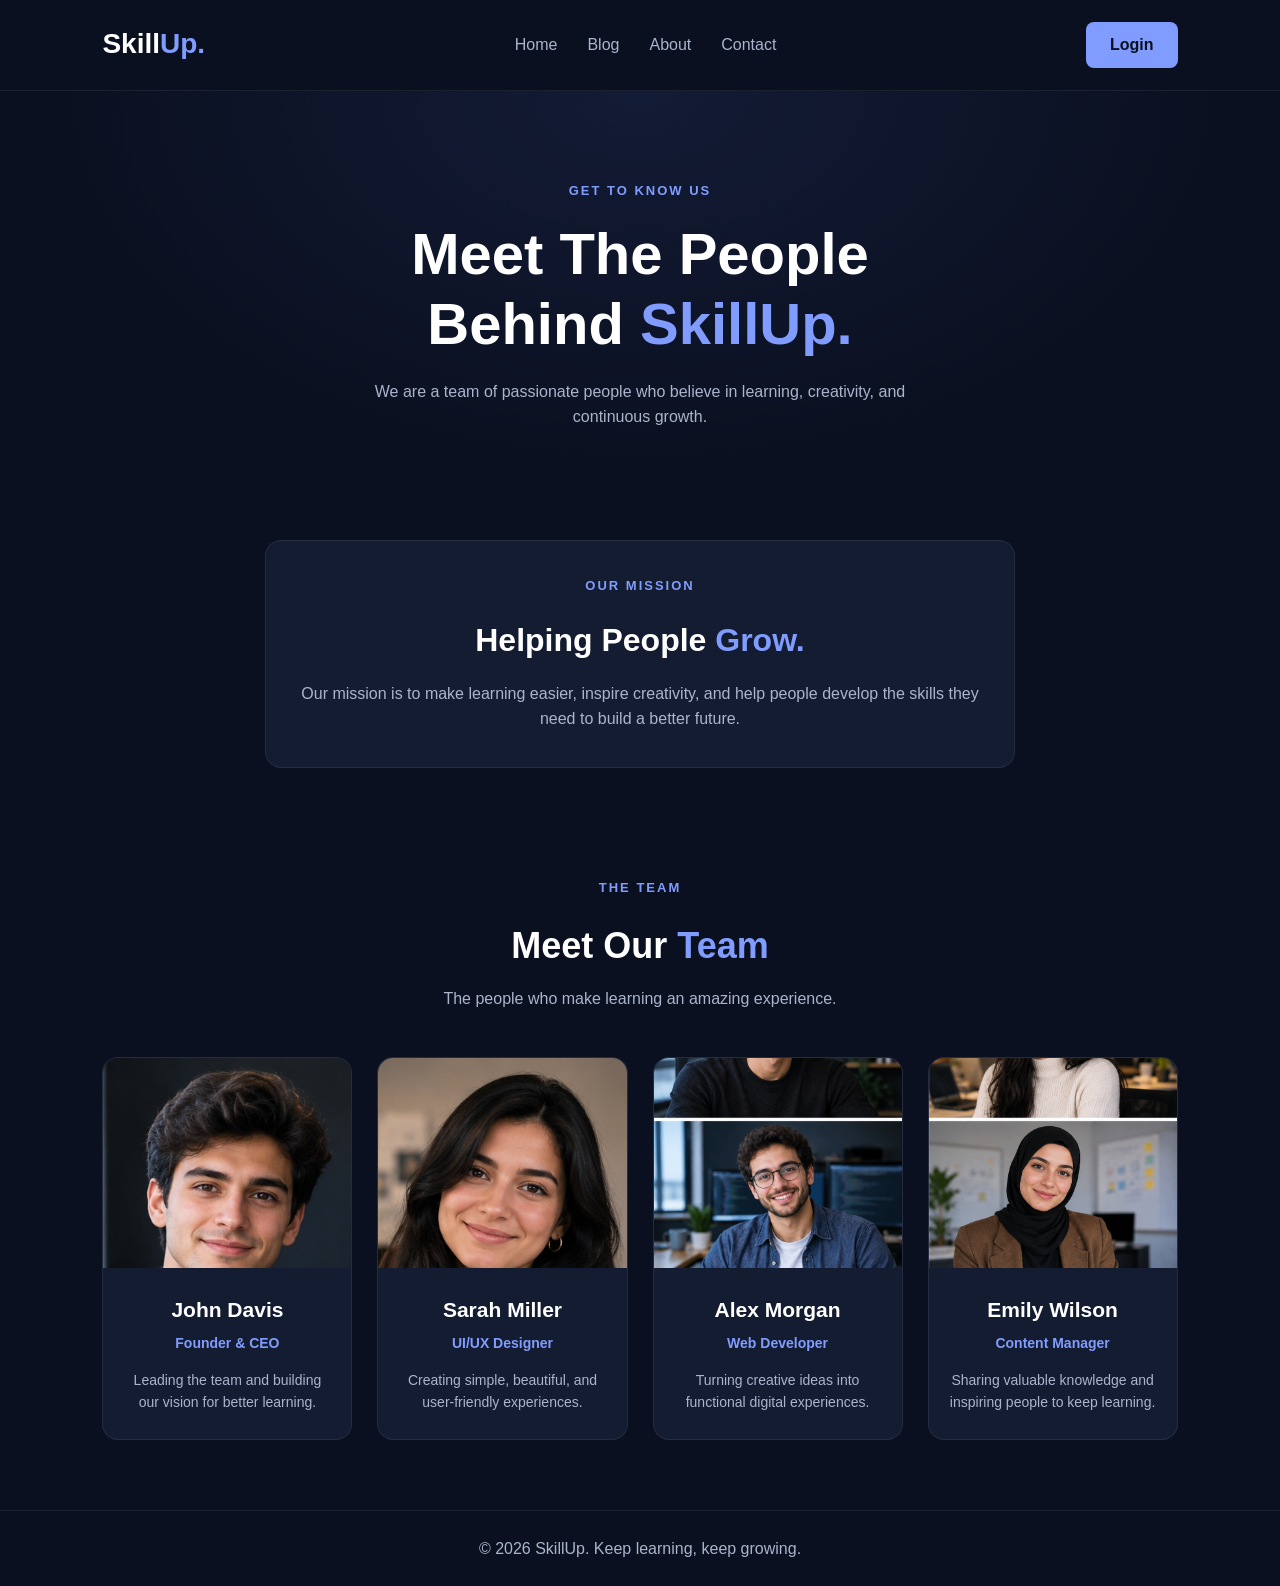
==== about.html @ 1bb7ef63 "create about.html file" ====
<!DOCTYPE html>
<html lang="en">
<head>
    <meta charset="UTF-8">
    <meta name="viewport" content="width=device-width, initial-scale=1.0">
    <title>SkillUp | About Us</title>
    <link rel="stylesheet" href="style.css">
    <link rel="stylesheet" href="about-team.css">
</head>
<body>

    <header class="header">
        <nav class="navbar">
            <a href="index.html" class="logo">Skill<span>Up.</span></a>
            <ul class="nav-links">
                <li><a href="index.html">Home</a></li>
                <li><a href="blog.html">Blog</a></li>
                <li><a href="about.html">About</a></li>
                <li><a href="contact.html">Contact</a></li>
            </ul>
            <a href="login.html" class="nav-btn">Login</a>
        </nav>
    </header>

    <main>
        <section class="about-hero">
            <p class="subtitle">GET TO KNOW US</p>
            <h1>Meet The People <br>Behind <span>SkillUp.</span></h1>
            <p>We are a team of passionate people who believe in learning, creativity, and continuous growth.</p>
        </section>

        <section class="mission">
            <div class="mission-content">
                <p class="subtitle">OUR MISSION</p>
                <h2>Helping People <span>Grow.</span></h2>
                <p>Our mission is to make learning easier, inspire creativity, and help people develop the skills they need to build a better future.</p>
            </div>
        </section>

        <section class="team">
            <div class="section-heading">
                <p class="subtitle">THE TEAM</p>
                <h2>Meet Our <span>Team</span></h2>
                <p class="team-description">The people who make learning an amazing experience.</p>
            </div>

            <div class="team-container">
                <article class="team-card">
                    <div class="member-avatar">
                        <img src="images/john.jpg" alt="John Davis, Founder and CEO">
                    </div>
                    <div class="member-info">
                        <h3>John Davis</h3>
                        <p class="member-role">Founder &amp; CEO</p>
                        <p class="member-description">Leading the team and building our vision for better learning.</p>
                    </div>
                </article>

                <article class="team-card">
                    <div class="member-avatar">
                        <img src="images/sarah.jpg" alt="Sarah Miller, UI and UX Designer">
                    </div>
                    <div class="member-info">
                        <h3>Sarah Miller</h3>
                        <p class="member-role">UI/UX Designer</p>
                        <p class="member-description">Creating simple, beautiful, and user-friendly experiences.</p>
                    </div>
                </article>

                <article class="team-card">
                    <div class="member-avatar">
                        <img src="images/alex.jpg" alt="Alex Morgan, Web Developer">
                    </div>
                    <div class="member-info">
                        <h3>Alex Morgan</h3>
                        <p class="member-role">Web Developer</p>
                        <p class="member-description">Turning creative ideas into functional digital experiences.</p>
                    </div>
                </article>

                <article class="team-card">
                    <div class="member-avatar">
                        <img src="images/emily.jpg" alt="Emily Wilson, Content Manager">
                    </div>
                    <div class="member-info">
                        <h3>Emily Wilson</h3>
                        <p class="member-role">Content Manager</p>
                        <p class="member-description">Sharing valuable knowledge and inspiring people to keep learning.</p>
                    </div>
                </article>
            </div>
        </section>
    </main>

    <footer class="footer">
        <p>© 2026 SkillUp. Keep learning, keep growing.</p>
    </footer>

</body>
</html>
---- style.css ----
/* ===== Global Style ===== */

:root {
    --bg-color: #0b1020;
    --card-color: #141c31;
    --primary-color: #819cff;
    --text-color: #ffffff;
    --muted-color: #aab4cc;
}

* {
    margin: 0;
    padding: 0;
    box-sizing: border-box;
}

html {
    scroll-behavior: smooth;
}

body {
    font-family: Arial, sans-serif;
    background: var(--bg-color);
    color: var(--text-color);
    line-height: 1.6;
}

a {
    text-decoration: none;
    color: inherit;
}

ul {
    list-style: none;
}

/* ===== Navbar ===== */

.header {
    padding: 22px 8%;
    border-bottom: 1px solid #ffffff12;
}

.navbar {
    display: flex;
    justify-content: space-between;
    align-items: center;
    gap: 25px;
}

.logo {
    font-size: 28px;
    font-weight: bold;
}

.logo span,
.hero h1 span,
.section-heading h2 span {
    color: var(--primary-color);
}

.nav-links {
    display: flex;
    gap: 30px;
}

.nav-links a {
    color: var(--muted-color);
    transition: 0.3s;
}

.nav-links a:hover {
    color: var(--primary-color);
}

.nav-btn {
    padding: 10px 24px;
    background: var(--primary-color);
    color: var(--bg-color);
    border-radius: 8px;
    font-weight: bold;
    transition: 0.3s;
}

.nav-btn:hover,
.primary-btn:hover {
    transform: translateY(-3px);
    box-shadow: 0 8px 25px #819cff35;
}

/* ===== Hero Section ===== */

.hero {
    min-height: 570px;
    padding: 80px 8%;
    display: flex;
    justify-content: space-between;
    align-items: center;
    gap: 50px;
    overflow: hidden;
    background:radial-gradient(ellipse at 80% 40%, #283a7045, transparent 55%);
}

.hero-content {
    max-width: 600px;
    animation: fadeIn 1s ease both;
}

.subtitle {
    color: var(--primary-color);
    font-size: 13px;
    font-weight: bold;
    letter-spacing: 2px;
    margin-bottom: 18px;
}

.hero h1 {
    font-size: clamp(38px, 5vw, 64px);
    line-height: 1.15;
    margin-bottom: 25px;
}

.hero-text {
    color: var(--muted-color);
    max-width: 470px;
    margin-bottom: 30px;
}

.hero-buttons {
    display: flex;
    flex-wrap: wrap;
    gap: 15px;
}

.btn {
    display: inline-block;
    padding: 13px 24px;
    border-radius: 8px;
    font-weight: bold;
    transition: 0.3s;
}

.primary-btn {
    background: var(--primary-color);
    color: var(--bg-color);
}

.secondary-btn {
    border: 1px solid #56617a;
}

.secondary-btn:hover {
    border-color: var(--primary-color);
    color: var(--primary-color);
}

/* ===== Hero Decoration ===== */

.hero-shape {
    position: relative;
    width: 300px;
    height: 300px;
    flex-shrink: 0;
    display: grid;
    place-items: center;
}

.shape-circle {
    position: absolute;
    width: 250px;
    height: 250px;
    border-radius: 50%;
    background: linear-gradient(135deg, #819cff, #4438a8);
    filter: blur(2px);
    animation: pulse 3s ease-in-out infinite;
}

.shape-card {
    position: relative;
    z-index: 1;
    width: 240px;
    padding: 30px 20px;
    text-align: center;
    background: #141c31eF;
    border: 1px solid #ffffff30;
    border-radius: 18px;
    backdrop-filter: blur(10px);
}

.shape-card span {
    font-size: 35px;
    color: var(--primary-color);
}

.shape-card h2 {
    margin: 10px 0;
    font-size: 22px;
}

.shape-card p {
    color: var(--muted-color);
    font-size: 14px;
}

/* ===== Cards Section ===== */

.courses {
    padding: 70px 8%;
}

.section-heading {
    text-align: center;
    margin-bottom: 40px;
}

.section-heading h2 {
    font-size: 36px;
}

.cards {
    display: flex;
    flex-wrap: wrap;
    gap: 25px;
}

.card {
    flex: 1 1 250px;
    padding: 30px;
    background: var(--card-color);
    border: 1px solid #ffffff12;
    border-radius: 15px;
    transition: 0.3s;
}

.card:hover {
    transform: translateY(-8px);
    border-color: var(--primary-color);
}

.card-icon {
    font-size: 35px;
    margin-bottom: 15px;
}

.card h3 {
    margin-bottom: 12px;
}

.card p {
    color: var(--muted-color);
    margin-bottom: 20px;
}

.card a {
    color: var(--primary-color);
    font-weight: bold;
}

/* ===== Footer ===== */

.footer {
    padding: 25px;
    text-align: center;
    border-top: 1px solid #ffffff12;
    color: var(--muted-color);
}

/* ===== Animations ===== */

@keyframes fadeIn {
    from {
        opacity: 0;
        transform: translateY(25px);
    }

    to {
        opacity: 1;
        transform: translateY(0);
    }
}

@keyframes pulse {
    0%, 100% {
        transform: scale(1);
        opacity: 0.8;
    }

    50% {
        transform: scale(1.08);
        opacity: 1;
    }
}

/* ===== Responsive Design ===== */

@media (max-width: 992px) {
    .hero {
        padding: 60px 6%;
        gap: 20px;
    }

    .hero-shape {
        width: 250px;
        transform: scale(0.9);
    }

    .header {
        padding: 20px 6%;
    }

    .courses {
        padding: 60px 6%;
    }
}

@media (max-width: 768px) {
    .navbar {
        flex-wrap: wrap;
    }

    .nav-links {
        order: 3;
        width: 100%;
        justify-content: center;
        flex-wrap: wrap;
        gap: 18px;
    }

    .hero {
        flex-direction: column;
        text-align: center;
    }

    .hero-text {
        margin-left: auto;
        margin-right: auto;
    }

    .hero-buttons {
        justify-content: center;
    }

    .hero-shape {
        margin-top: 10px;
    }

    .section-heading h2 {
        font-size: 29px;
    }

    .cards {
        flex-direction: column;
    }
}


/* ===== Blog Page ===== */

.blog-hero {
    padding: 80px 8% 50px;
    text-align: center;
    background:
        radial-gradient(ellipse at 50% 0%, #283a7045, transparent 65%);
}

.blog-hero h1 {
    font-size: clamp(32px, 5vw, 50px);
    margin-bottom: 15px;
}

.blog-hero h1 span {
    color: var(--primary-color);
}

.blog-hero > p:last-child {
    color: var(--muted-color);
}

/* ===== Blog Grid ===== */

.blog-container {
    padding: 30px 8% 80px;
    display: grid;
    grid-template-columns: repeat(3, minmax(0, 1fr));
    gap: 25px;
}

.blog-card {
    background: var(--card-color);
    border: 1px solid #ffffff12;
    border-radius: 15px;
    overflow: hidden;
    transition: 0.3s;
}

.blog-card:hover {
    transform: translateY(-6px);
    border-color: var(--primary-color);
}

.blog-card img {
    width: 100%;
    height: 210px;
    object-fit: cover;
    display: block;
}

.blog-content {
    padding: 24px;
}

.blog-category {
    font-size: 11px;
    font-weight: bold;
    letter-spacing: 1px;
    color: var(--primary-color);
}

.blog-content h2 {
    font-size: 21px;
    line-height: 1.4;
    margin: 12px 0;
}

.blog-content p {
    color: var(--muted-color);
    font-size: 14px;
    margin-bottom: 20px;
}

.blog-content a {
    color: var(--primary-color);
    font-weight: bold;
    font-size: 14px;
}

/* ===== Blog Responsive ===== */

@media (max-width: 992px) {
    .blog-container {
        grid-template-columns: repeat(2, minmax(0, 1fr));
    }
}

@media (max-width: 768px) {
    .blog-hero {
        padding: 60px 6% 35px;
    }

    .blog-container {
        padding: 25px 6% 60px;
        grid-template-columns: 1fr;
    }

    .blog-card img {
        height: 230px;
    }
}
---- about-team.css ----
/* ===== About Page ===== */

.about-hero {
    padding: 90px 8% 70px;
    text-align: center;
    background: radial-gradient(ellipse at 50% 0%, #283a7045, transparent 65%);
}

.about-hero h1 {
    font-size: clamp(36px, 5vw, 58px);
    line-height: 1.2;
    margin-bottom: 20px;
}

.about-hero h1 span,
.mission-content h2 span,
.team .section-heading h2 span {
    color: var(--primary-color);
}

.about-hero > p:last-child {
    color: var(--muted-color);
    max-width: 550px;
    margin: auto;
}

.mission {
    padding: 40px 8%;
}

.mission-content {
    max-width: 750px;
    margin: auto;
    padding: 35px;
    text-align: center;
    background: var(--card-color);
    border: 1px solid #ffffff12;
    border-radius: 16px;
}

.mission-content h2 {
    font-size: 32px;
    margin-bottom: 15px;
}

.mission-content > p:last-child {
    color: var(--muted-color);
}

.team {
    padding: 70px 8%;
}

.team .section-heading {
    margin-bottom: 45px;
}

.team-description {
    color: var(--muted-color);
    margin-top: 12px;
}

.team-container {
    display: flex;
    flex-wrap: wrap;
    justify-content: center;
    gap: 25px;
}

.team-card {
    flex: 1 1 220px;
    max-width: 300px;
    background: var(--card-color);
    border: 1px solid #ffffff12;
    border-radius: 16px;
    overflow: hidden;
    text-align: center;
    transition: transform 0.3s, border-color 0.3s;
}

.team-card:hover {
    transform: translateY(-8px);
    border-color: var(--primary-color);
}

.member-avatar {
    height: 210px;
    overflow: hidden;
    background: var(--card-color);
}

.member-avatar img {
    display: block;
    width: 100%;
    height: 100%;
    object-fit: cover;
    object-position: center 35%;
    transition: transform 0.4s ease;
}

.team-card:hover .member-avatar img {
    transform: scale(1.05);
}

.member-info {
    padding: 25px 20px;
}

.member-info h3 {
    font-size: 21px;
    margin-bottom: 5px;
}

.member-role {
    color: var(--primary-color);
    font-size: 14px;
    font-weight: bold;
    margin-bottom: 15px;
}

.member-description {
    color: var(--muted-color);
    font-size: 14px;
}

@media (max-width: 992px) {
    .team-container {
        gap: 20px;
    }

    .team-card {
        flex-basis: 260px;
    }
}

@media (max-width: 768px) {
    .about-hero {
        padding: 65px 6% 45px;
    }

    .mission {
        padding: 25px 6%;
    }

    .mission-content {
        padding: 25px;
    }

    .mission-content h2 {
        font-size: 27px;
    }

    .team {
        padding: 50px 6%;
    }

    .team-container {
        flex-direction: column;
        align-items: center;
    }

    .team-card {
        width: 100%;
        max-width: 400px;
        flex: initial;
    }
}
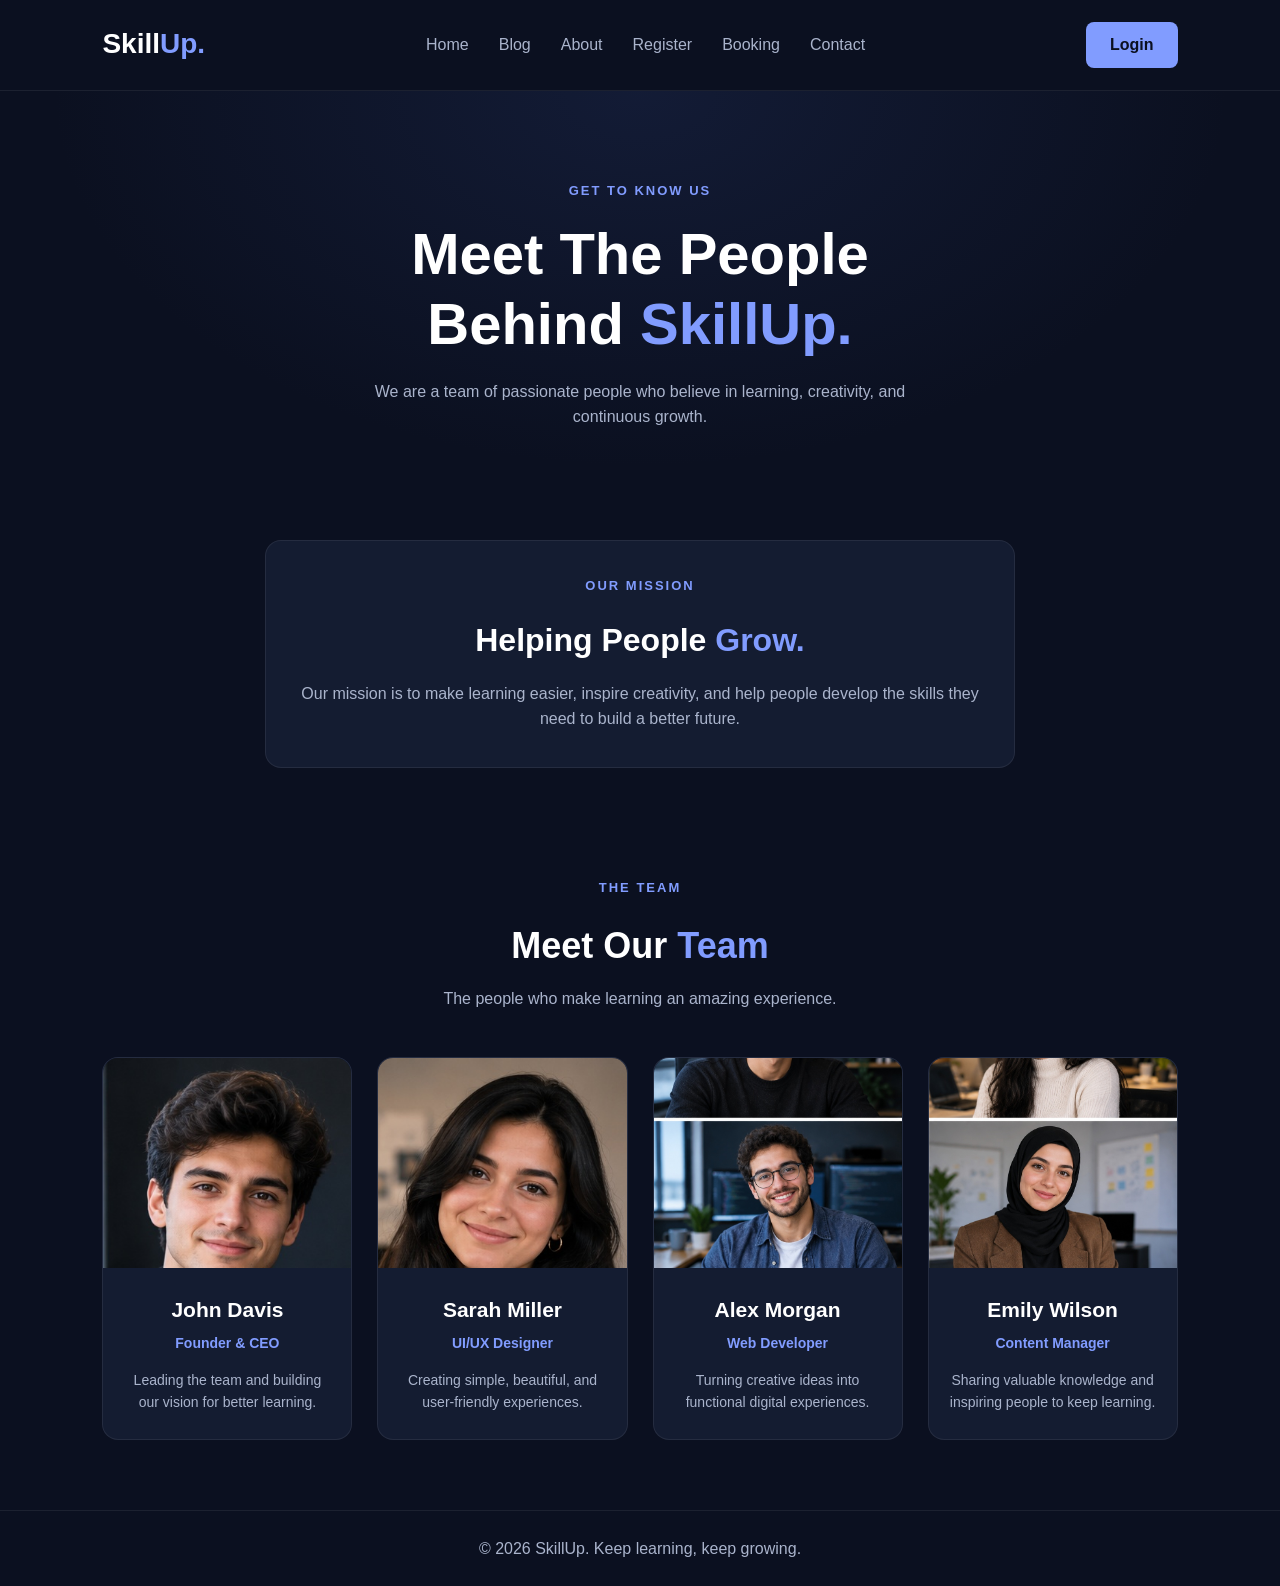
==== commit 9453bc3b: "create booking, register, and contact files" ====
--- a/about.html
+++ b/about.html
@@ -5,7 +5,6 @@
     <meta name="viewport" content="width=device-width, initial-scale=1.0">
     <title>SkillUp | About Us</title>
     <link rel="stylesheet" href="style.css">
-    <link rel="stylesheet" href="about-team.css">
 </head>
 <body>
 
@@ -16,6 +15,8 @@
                 <li><a href="index.html">Home</a></li>
                 <li><a href="blog.html">Blog</a></li>
                 <li><a href="about.html">About</a></li>
+                <li><a href="register.html">Register</a></li>
+                <li><a href="Booking.html">Booking</a></li>
                 <li><a href="contact.html">Contact</a></li>
             </ul>
             <a href="login.html" class="nav-btn">Login</a>
--- a/style.css
+++ b/style.css
@@ -456,4 +456,1105 @@
     .blog-card img {
         height: 230px;
     }
+}
+
+
+
+/* ===== About Page ===== */
+
+.about-hero {
+    padding: 90px 8% 70px;
+    text-align: center;
+    background: radial-gradient(ellipse at 50% 0%, #283a7045, transparent 65%);
+}
+
+.about-hero h1 {
+    font-size: clamp(36px, 5vw, 58px);
+    line-height: 1.2;
+    margin-bottom: 20px;
+}
+
+.about-hero h1 span,
+.mission-content h2 span,
+.team .section-heading h2 span {
+    color: var(--primary-color);
+}
+
+.about-hero > p:last-child {
+    color: var(--muted-color);
+    max-width: 550px;
+    margin: auto;
+}
+
+.mission {
+    padding: 40px 8%;
+}
+
+.mission-content {
+    max-width: 750px;
+    margin: auto;
+    padding: 35px;
+    text-align: center;
+    background: var(--card-color);
+    border: 1px solid #ffffff12;
+    border-radius: 16px;
+}
+
+.mission-content h2 {
+    font-size: 32px;
+    margin-bottom: 15px;
+}
+
+.mission-content > p:last-child {
+    color: var(--muted-color);
+}
+
+.team {
+    padding: 70px 8%;
+}
+
+.team .section-heading {
+    margin-bottom: 45px;
+}
+
+.team-description {
+    color: var(--muted-color);
+    margin-top: 12px;
+}
+
+.team-container {
+    display: flex;
+    flex-wrap: wrap;
+    justify-content: center;
+    gap: 25px;
+}
+
+.team-card {
+    flex: 1 1 220px;
+    max-width: 300px;
+    background: var(--card-color);
+    border: 1px solid #ffffff12;
+    border-radius: 16px;
+    overflow: hidden;
+    text-align: center;
+    transition: transform 0.3s, border-color 0.3s;
+}
+
+.team-card:hover {
+    transform: translateY(-8px);
+    border-color: var(--primary-color);
+}
+
+.member-avatar {
+    height: 210px;
+    overflow: hidden;
+    background: var(--card-color);
+}
+
+.member-avatar img {
+    display: block;
+    width: 100%;
+    height: 100%;
+    object-fit: cover;
+    object-position: center 35%;
+    transition: transform 0.4s ease;
+}
+
+.team-card:hover .member-avatar img {
+    transform: scale(1.05);
+}
+
+.member-info {
+    padding: 25px 20px;
+}
+
+.member-info h3 {
+    font-size: 21px;
+    margin-bottom: 5px;
+}
+
+.member-role {
+    color: var(--primary-color);
+    font-size: 14px;
+    font-weight: bold;
+    margin-bottom: 15px;
+}
+
+.member-description {
+    color: var(--muted-color);
+    font-size: 14px;
+}
+
+@media (max-width: 992px) {
+    .team-container {
+        gap: 20px;
+    }
+
+    .team-card {
+        flex-basis: 260px;
+    }
+}
+
+@media (max-width: 768px) {
+    .about-hero {
+        padding: 65px 6% 45px;
+    }
+
+    .mission {
+        padding: 25px 6%;
+    }
+
+    .mission-content {
+        padding: 25px;
+    }
+
+    .mission-content h2 {
+        font-size: 27px;
+    }
+
+    .team {
+        padding: 50px 6%;
+    }
+
+    .team-container {
+        flex-direction: column;
+        align-items: center;
+    }
+
+    .team-card {
+        width: 100%;
+        max-width: 400px;
+        flex: initial;
+    }
+}
+
+
+
+
+/* ===== Login Page ===== */
+
+.login-page {
+    min-height: 80vh;
+    padding: 60px 20px;
+    display: flex;
+    justify-content: center;
+    align-items: center;
+
+    background:
+        radial-gradient(
+            ellipse at 50% 40%,
+            #283a7045,
+            transparent 65%
+        );
+}
+
+.login-card {
+    width: 100%;
+    max-width: 440px;
+    padding: 40px;
+
+    background: var(--card-color);
+    border: 1px solid #ffffff18;
+    border-radius: 20px;
+
+    box-shadow: 0 20px 60px #00000025;
+
+    animation: fadeIn 0.7s ease both;
+}
+
+.login-icon {
+    width: 55px;
+    height: 55px;
+    margin: 0 auto 20px;
+
+    display: flex;
+    justify-content: center;
+    align-items: center;
+
+    border-radius: 15px;
+    background: #819cff20;
+    color: var(--primary-color);
+    font-size: 30px;
+}
+
+.login-card > .subtitle {
+    text-align: center;
+}
+
+.login-card h1 {
+    font-size: 30px;
+    text-align: center;
+    margin-bottom: 12px;
+}
+
+.login-card h1 span {
+    color: var(--primary-color);
+}
+
+.login-description {
+    color: var(--muted-color);
+    text-align: center;
+    font-size: 14px;
+    margin-bottom: 30px;
+}
+
+/* ===== Login Form ===== */
+
+.login-form {
+    display: flex;
+    flex-direction: column;
+    gap: 20px;
+}
+
+.form-group {
+    display: flex;
+    flex-direction: column;
+    gap: 8px;
+}
+
+.form-group label {
+    font-size: 14px;
+    font-weight: bold;
+}
+
+.form-group input {
+    width: 100%;
+    padding: 14px;
+
+    background: #0b1020;
+    color: var(--text-color);
+
+    border: 1px solid #ffffff20;
+    border-radius: 8px;
+    outline: none;
+
+    font-size: 14px;
+    transition: border-color 0.3s;
+}
+
+.form-group input::placeholder {
+    color: #77819a;
+}
+
+.form-group input:focus {
+    border-color: var(--primary-color);
+}
+
+.login-submit {
+    padding: 14px;
+    margin-top: 5px;
+
+    border: none;
+    border-radius: 8px;
+
+    background: var(--primary-color);
+    color: var(--bg-color);
+
+    font-size: 15px;
+    font-weight: bold;
+    cursor: pointer;
+
+    transition: 0.3s;
+}
+
+.login-submit:hover {
+    transform: translateY(-3px);
+    box-shadow: 0 8px 25px #819cff35;
+}
+
+.login-note {
+    margin-top: 25px;
+    color: var(--muted-color);
+    text-align: center;
+    font-size: 12px;
+}
+
+.back-home {
+    display: block;
+    width: fit-content;
+    margin: 20px auto 0;
+
+    color: var(--primary-color);
+    font-size: 14px;
+}
+
+.back-home:hover {
+    text-decoration: underline;
+}
+
+/* ===== Login Responsive ===== */
+
+@media (max-width: 480px) {
+    .login-page {
+        padding: 35px 15px;
+    }
+
+    .login-card {
+        padding: 28px 22px;
+    }
+
+    .login-card h1 {
+        font-size: 26px;
+    }
+}
+
+
+
+/* ===== Contact Page ===== */
+
+.contact-hero {
+    padding: 80px 8% 50px;
+    text-align: center;
+    background:
+        radial-gradient(ellipse at 50% 0%, #283a7045, transparent 65%);
+}
+
+.contact-hero h1 {
+    font-size: clamp(32px, 5vw, 50px);
+    margin-bottom: 18px;
+}
+
+.contact-hero h1 span {
+    color: var(--primary-color);
+}
+
+.contact-hero > p:last-child {
+    max-width: 550px;
+    margin: auto;
+    color: var(--muted-color);
+}
+
+/* Contact Layout */
+
+.contact-section {
+    padding: 40px 8% 80px;
+    display: grid;
+    grid-template-columns: 0.9fr 1.1fr;
+    gap: 40px;
+    align-items: start;
+}
+
+/* Contact Information */
+
+.contact-info {
+    padding-top: 15px;
+}
+
+.contact-info-heading {
+    margin-bottom: 30px;
+}
+
+.contact-info-heading h2 {
+    font-size: 28px;
+    margin-bottom: 12px;
+}
+
+.contact-info-heading h2 span {
+    color: var(--primary-color);
+}
+
+.contact-info-heading p {
+    color: var(--muted-color);
+}
+
+.contact-info-card {
+    display: flex;
+    align-items: center;
+    gap: 20px;
+    padding: 22px;
+    margin-bottom: 20px;
+
+    background: var(--card-color);
+    border: 1px solid #ffffff12;
+    border-radius: 12px;
+
+    transition: 0.3s;
+}
+
+.contact-info-card:hover {
+    transform: translateX(6px);
+    border-color: var(--primary-color);
+}
+
+.contact-icon {
+    min-width: 50px;
+    height: 50px;
+
+    display: flex;
+    justify-content: center;
+    align-items: center;
+
+    background: #819cff20;
+    color: var(--primary-color);
+    border-radius: 12px;
+
+    font-size: 24px;
+}
+
+.contact-info-card h3 {
+    margin-bottom: 5px;
+}
+
+.contact-info-card p {
+    color: var(--muted-color);
+    font-size: 13px;
+}
+
+/* Contact Form Card */
+
+.contact-form-card {
+    padding: 35px;
+
+    background: var(--card-color);
+    border: 1px solid #ffffff18;
+    border-radius: 18px;
+
+    box-shadow: 0 20px 60px #00000020;
+
+    animation: fadeIn 0.7s ease both;
+}
+
+.contact-form-card h2 {
+    font-size: 28px;
+    margin-bottom: 10px;
+}
+
+.contact-form-card h2 span {
+    color: var(--primary-color);
+}
+
+.contact-form-description {
+    color: var(--muted-color);
+    font-size: 14px;
+    margin-bottom: 28px;
+}
+
+/* Contact Form */
+
+.contact-form {
+    display: flex;
+    flex-direction: column;
+    gap: 20px;
+}
+
+.contact-form-group {
+    display: flex;
+    flex-direction: column;
+    gap: 8px;
+}
+
+.contact-form-group label {
+    font-size: 14px;
+    font-weight: bold;
+}
+
+.contact-form-group input,
+.contact-form-group textarea {
+    width: 100%;
+    padding: 14px;
+
+    background: var(--bg-color);
+    color: var(--text-color);
+
+    border: 1px solid #ffffff20;
+    border-radius: 8px;
+    outline: none;
+
+    font-family: Arial, sans-serif;
+    font-size: 14px;
+
+    transition: 0.3s;
+}
+
+.contact-form-group input::placeholder,
+.contact-form-group textarea::placeholder {
+    color: #77819a;
+}
+
+.contact-form-group input:focus,
+.contact-form-group textarea:focus {
+    border-color: var(--primary-color);
+    box-shadow: 0 0 0 3px #819cff15;
+}
+
+.contact-form-group textarea {
+    resize: vertical;
+    min-height: 130px;
+}
+
+/* Submit Button */
+
+.contact-submit {
+    padding: 15px;
+    margin-top: 5px;
+
+    border: none;
+    border-radius: 8px;
+
+    background: var(--primary-color);
+    color: var(--bg-color);
+
+    font-size: 15px;
+    font-weight: bold;
+    cursor: pointer;
+
+    transition: 0.3s;
+}
+
+.contact-submit:hover {
+    transform: translateY(-3px);
+    box-shadow: 0 8px 25px #819cff35;
+}
+
+/* Contact Responsive */
+
+@media (max-width: 992px) {
+    .contact-section {
+        padding: 35px 6% 60px;
+        gap: 25px;
+    }
+
+    .contact-form-card {
+        padding: 25px;
+    }
+}
+
+@media (max-width: 768px) {
+    .contact-hero {
+        padding: 60px 6% 35px;
+    }
+
+    .contact-section {
+        grid-template-columns: 1fr;
+        padding: 25px 6% 60px;
+    }
+
+    .contact-info {
+        padding-top: 0;
+    }
+
+    .contact-form-card {
+        padding: 25px 20px;
+    }
+}
+
+
+
+
+/* ===== Booking Page ===== */
+
+.booking-hero {
+    padding: 80px 8% 50px;
+    text-align: center;
+
+    background:
+        radial-gradient(ellipse at 50% 0%, #283a7045, transparent 65%);
+}
+
+.booking-hero h1 {
+    font-size: clamp(32px, 5vw, 50px);
+    margin-bottom: 18px;
+}
+
+.booking-hero h1 span {
+    color: var(--primary-color);
+}
+
+.booking-hero > p:last-child {
+    max-width: 570px;
+    margin: auto;
+    color: var(--muted-color);
+}
+
+/* Booking Layout */
+
+.booking-section {
+    padding: 40px 8% 80px;
+
+    display: grid;
+    grid-template-columns: 0.85fr 1.15fr;
+    gap: 45px;
+    align-items: center;
+}
+
+/* Booking Side */
+
+.booking-side {
+    padding: 30px 10px;
+    animation: fadeIn 0.7s ease both;
+}
+
+.booking-icon {
+    width: 65px;
+    height: 65px;
+
+    display: flex;
+    justify-content: center;
+    align-items: center;
+
+    background: #819cff20;
+    color: var(--primary-color);
+
+    border-radius: 16px;
+    font-size: 35px;
+
+    margin-bottom: 25px;
+}
+
+.booking-side h2 {
+    font-size: 35px;
+    line-height: 1.3;
+    margin-bottom: 18px;
+}
+
+.booking-side h2 span {
+    color: var(--primary-color);
+}
+
+.booking-side > p {
+    color: var(--muted-color);
+    margin-bottom: 30px;
+}
+
+.booking-benefit {
+    display: flex;
+    align-items: center;
+    gap: 13px;
+
+    margin-bottom: 18px;
+    color: var(--muted-color);
+}
+
+.booking-benefit span {
+    width: 25px;
+    height: 25px;
+
+    display: flex;
+    justify-content: center;
+    align-items: center;
+
+    background: #819cff20;
+    color: var(--primary-color);
+
+    border-radius: 50%;
+    font-weight: bold;
+}
+
+/* Booking Card */
+
+.booking-card {
+    width: 100%;
+    padding: 35px;
+
+    background: var(--card-color);
+    border: 1px solid #ffffff18;
+    border-radius: 18px;
+
+    box-shadow: 0 20px 60px #00000025;
+
+    animation: fadeIn 0.7s ease both;
+}
+
+.booking-card h2 {
+    font-size: 28px;
+    margin-bottom: 8px;
+}
+
+.booking-card h2 span {
+    color: var(--primary-color);
+}
+
+.booking-description {
+    color: var(--muted-color);
+    font-size: 14px;
+    margin-bottom: 25px;
+}
+
+/* Booking Form */
+
+.booking-form {
+    display: flex;
+    flex-direction: column;
+    gap: 18px;
+}
+
+.booking-group {
+    display: flex;
+    flex-direction: column;
+    gap: 8px;
+    flex: 1;
+    min-width: 0;
+}
+
+.booking-group label {
+    font-size: 14px;
+    font-weight: bold;
+}
+
+.booking-group input,
+.booking-group select,
+.booking-group textarea {
+    width: 100%;
+    padding: 13px;
+
+    background: var(--bg-color);
+    color: var(--text-color);
+
+    border: 1px solid #ffffff20;
+    border-radius: 8px;
+    outline: none;
+
+    font-family: Arial, sans-serif;
+    font-size: 14px;
+
+    transition: 0.3s;
+}
+
+.booking-group input::placeholder,
+.booking-group textarea::placeholder {
+    color: #77819a;
+}
+
+.booking-group select {
+    cursor: pointer;
+}
+
+.booking-group select option {
+    background: var(--card-color);
+    color: var(--text-color);
+}
+
+.booking-group input:focus,
+.booking-group select:focus,
+.booking-group textarea:focus {
+    border-color: var(--primary-color);
+    box-shadow: 0 0 0 3px #819cff15;
+}
+
+.booking-group textarea {
+    resize: vertical;
+    min-height: 90px;
+}
+
+.booking-row {
+    display: flex;
+    gap: 15px;
+}
+
+/* Booking Button */
+
+.booking-submit {
+    width: 100%;
+    padding: 15px;
+    margin-top: 5px;
+
+    border: none;
+    border-radius: 8px;
+
+    background: var(--primary-color);
+    color: var(--bg-color);
+
+    font-size: 15px;
+    font-weight: bold;
+
+    cursor: pointer;
+    transition: 0.3s;
+}
+
+.booking-submit:hover {
+    transform: translateY(-3px);
+    box-shadow: 0 8px 25px #819cff35;
+}
+
+/* Booking Responsive */
+
+@media (max-width: 992px) {
+    .booking-section {
+        padding: 35px 6% 60px;
+        gap: 25px;
+    }
+
+    .booking-card {
+        padding: 25px;
+    }
+}
+
+@media (max-width: 768px) {
+    .booking-hero {
+        padding: 60px 6% 35px;
+    }
+
+    .booking-section {
+        grid-template-columns: 1fr;
+        padding: 25px 6% 60px;
+    }
+
+    .booking-side {
+        padding: 10px 0;
+    }
+
+    .booking-side h2 {
+        font-size: 30px;
+    }
+
+    .booking-card {
+        padding: 25px 20px;
+    }
+}
+
+@media (max-width: 480px) {
+    .booking-row {
+        flex-direction: column;
+    }
+}
+
+
+
+/* ===== Registration Page ===== */
+
+.register-hero {
+    padding: 65px 8% 35px;
+    text-align: center;
+
+    background:
+        radial-gradient(ellipse at 50% 0%, #283a7045, transparent 65%);
+}
+
+.register-hero h1 {
+    font-size: clamp(32px, 5vw, 48px);
+    margin-bottom: 15px;
+}
+
+.register-hero h1 span {
+    color: var(--primary-color);
+}
+
+.register-hero > p:last-child {
+    max-width: 550px;
+    margin: auto;
+    color: var(--muted-color);
+}
+
+/* Registration Section */
+
+.register-section {
+    padding: 30px 20px 80px;
+
+    display: flex;
+    justify-content: center;
+    align-items: center;
+}
+
+/* Registration Card */
+
+.register-card {
+    width: 100%;
+    max-width: 650px;
+
+    padding: 35px;
+
+    background: var(--card-color);
+    border: 1px solid #ffffff18;
+    border-radius: 18px;
+
+    box-shadow: 0 20px 60px #00000025;
+
+    animation: fadeIn 0.7s ease both;
+}
+
+/* Registration Heading */
+
+.register-heading {
+    text-align: center;
+    margin-bottom: 30px;
+}
+
+.register-icon {
+    width: 55px;
+    height: 55px;
+
+    display: flex;
+    justify-content: center;
+    align-items: center;
+
+    margin: 0 auto 15px;
+
+    background: #819cff20;
+    color: var(--primary-color);
+
+    border-radius: 15px;
+    font-size: 28px;
+}
+
+.register-heading h2 {
+    font-size: 28px;
+    margin-bottom: 8px;
+}
+
+.register-heading h2 span {
+    color: var(--primary-color);
+}
+
+.register-heading p {
+    color: var(--muted-color);
+    font-size: 14px;
+}
+
+/* Registration Form */
+
+.register-form {
+    display: flex;
+    flex-direction: column;
+    gap: 20px;
+}
+
+.register-row {
+    display: flex;
+    gap: 18px;
+}
+
+.register-group {
+    display: flex;
+    flex-direction: column;
+    gap: 8px;
+
+    flex: 1;
+    min-width: 0;
+}
+
+.register-group label {
+    font-size: 14px;
+    font-weight: bold;
+}
+
+.register-group input {
+    width: 100%;
+    padding: 14px;
+
+    background: var(--bg-color);
+    color: var(--text-color);
+
+    border: 1px solid #ffffff20;
+    border-radius: 8px;
+    outline: none;
+
+    font-family: Arial, sans-serif;
+    font-size: 14px;
+
+    transition: 0.3s;
+}
+
+.register-group input::placeholder {
+    color: #77819a;
+}
+
+.register-group input:focus {
+    border-color: var(--primary-color);
+    box-shadow: 0 0 0 3px #819cff15;
+}
+
+/* Terms & Conditions */
+
+.register-terms {
+    display: flex;
+    align-items: center;
+    gap: 10px;
+}
+
+.register-terms input {
+    width: 16px;
+    height: 16px;
+    accent-color: var(--primary-color);
+    cursor: pointer;
+}
+
+.register-terms label {
+    color: var(--muted-color);
+    font-size: 13px;
+    cursor: pointer;
+}
+
+/* Register Button */
+
+.register-submit {
+    width: 100%;
+    padding: 15px;
+
+    border: none;
+    border-radius: 8px;
+
+    background: var(--primary-color);
+    color: var(--bg-color);
+
+    font-size: 15px;
+    font-weight: bold;
+
+    cursor: pointer;
+    transition: 0.3s;
+}
+
+.register-submit:hover {
+    transform: translateY(-3px);
+    box-shadow: 0 8px 25px #819cff35;
+}
+
+/* Login Link */
+
+.register-login {
+    text-align: center;
+    margin-top: 25px;
+    padding-top: 20px;
+
+    border-top: 1px solid #ffffff15;
+}
+
+.register-login p {
+    color: var(--muted-color);
+    font-size: 14px;
+}
+
+.register-login a {
+    color: var(--primary-color);
+    text-decoration: none;
+    font-weight: bold;
+    transition: 0.3s;
+}
+
+.register-login a:hover {
+    text-decoration: underline;
+}
+
+/* Registration Responsive */
+
+@media (max-width: 768px) {
+
+    .register-hero {
+        padding: 50px 6% 30px;
+    }
+
+    .register-card {
+        padding: 25px;
+    }
+
+    .register-row {
+        flex-direction: column;
+        gap: 20px;
+    }
+
+}
+
+@media (max-width: 480px) {
+
+    .register-section {
+        padding: 20px 15px 50px;
+    }
+
+    .register-card {
+        padding: 22px 18px;
+    }
+
+    .register-heading h2 {
+        font-size: 24px;
+    }
+
 }
